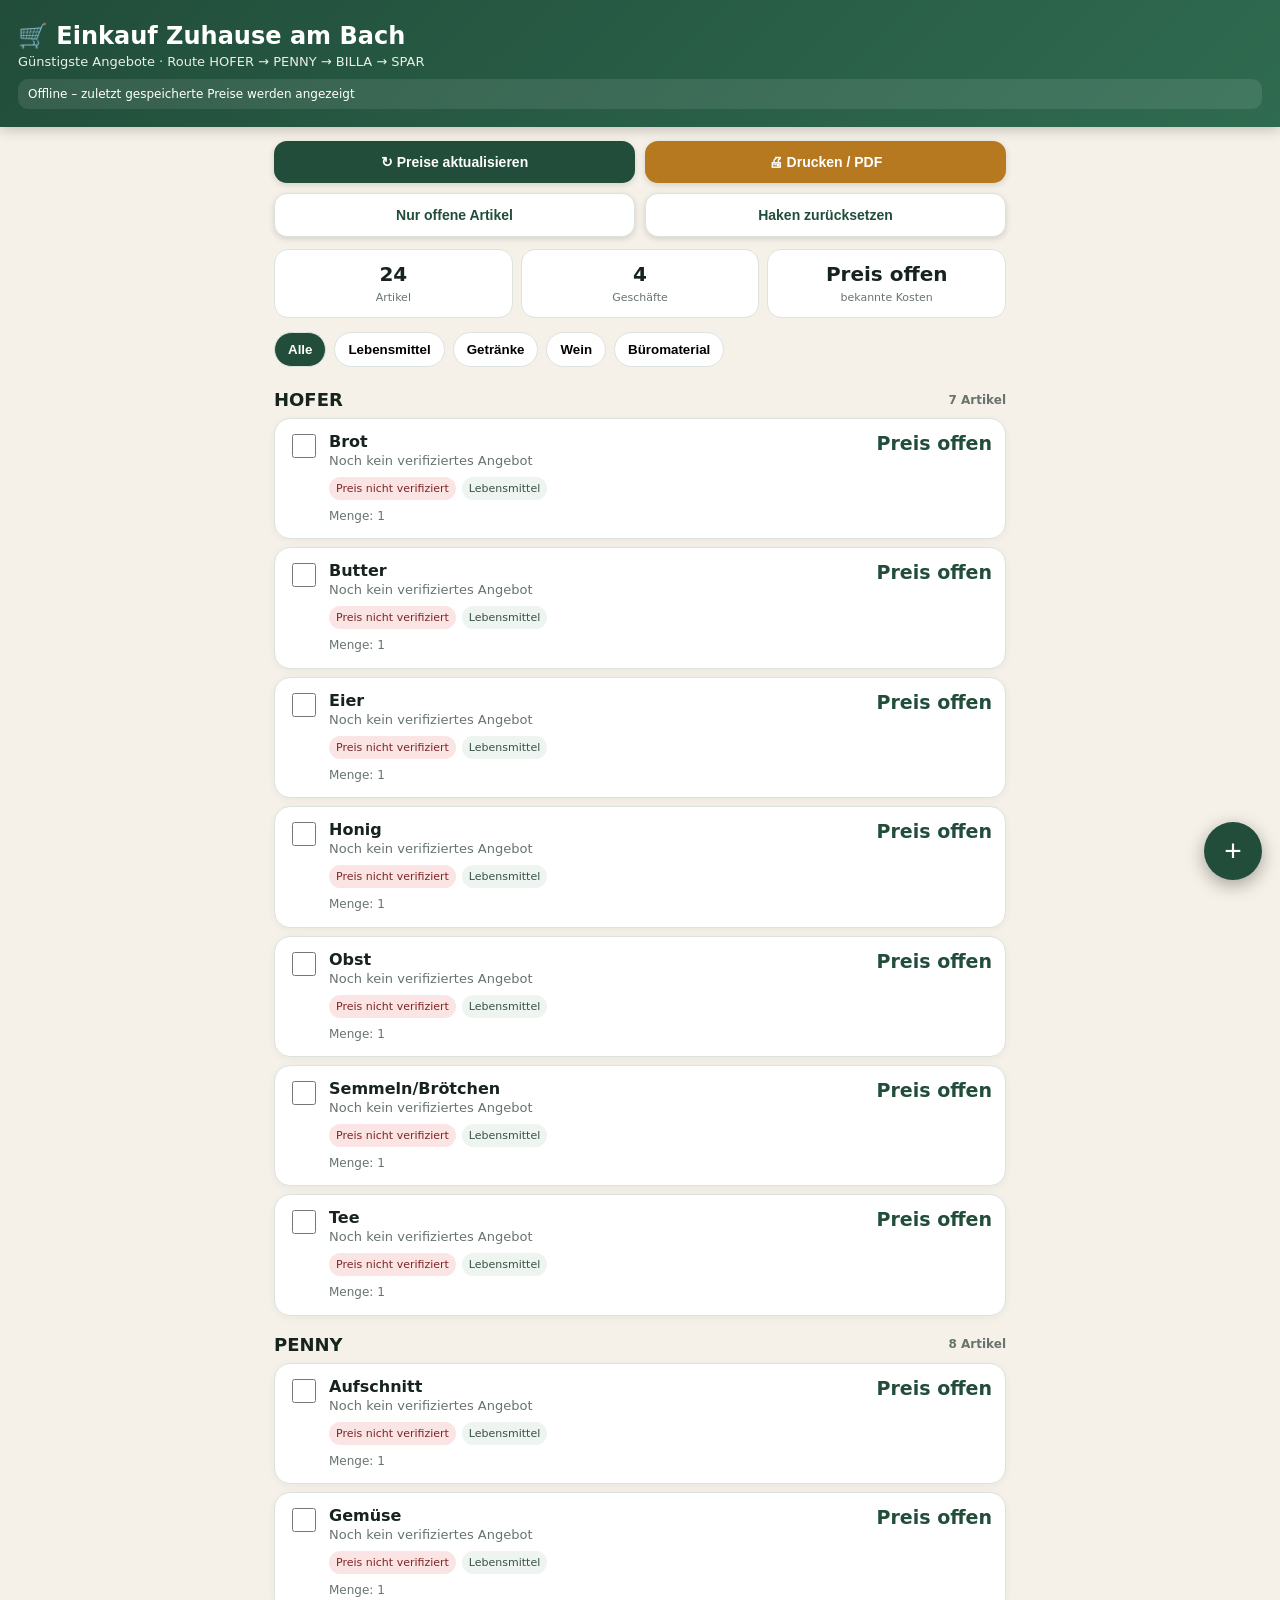
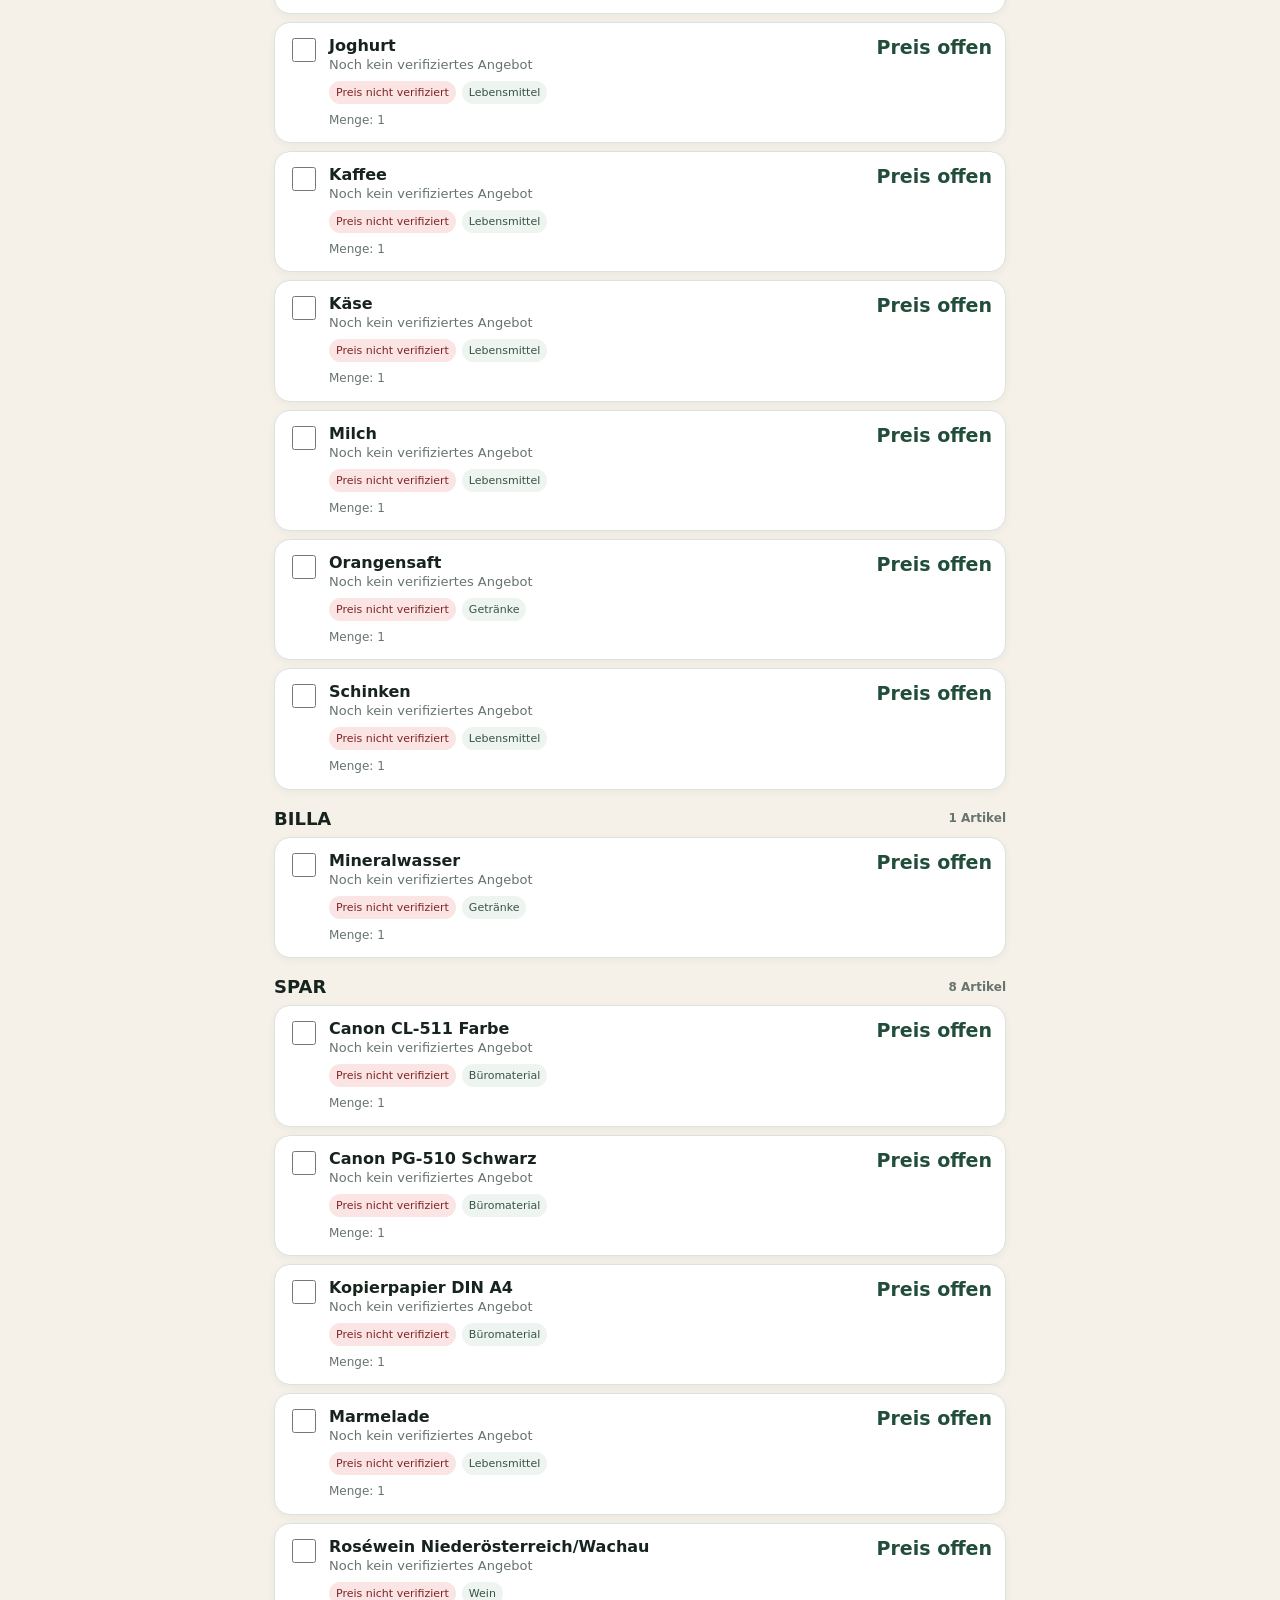
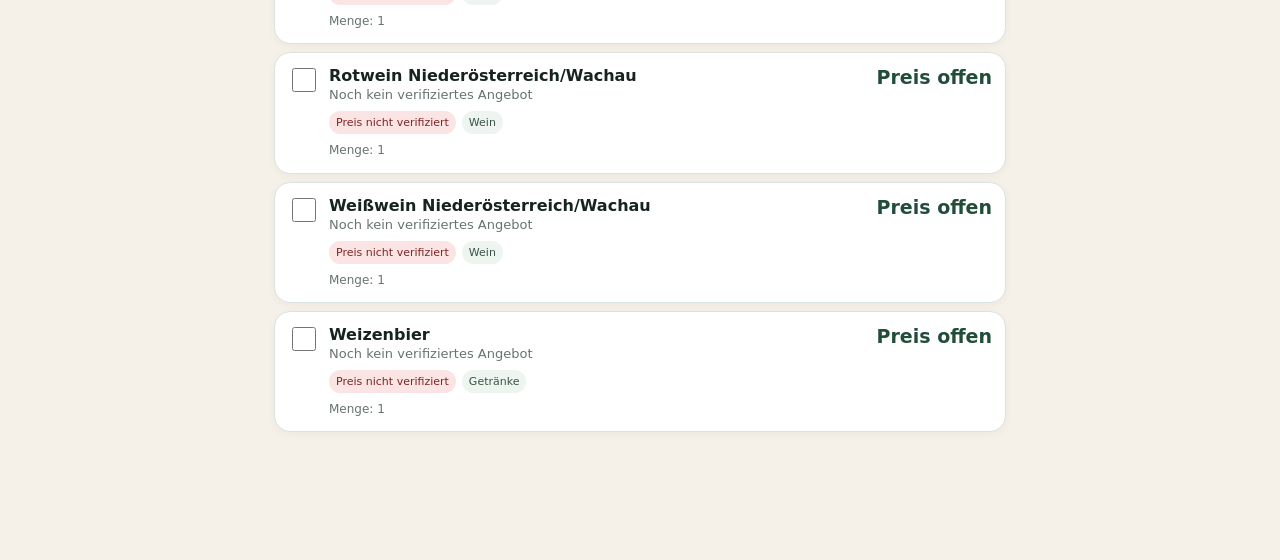
==== einkauf-android/app/src/main/assets/index.html @ 7f17c7cd "Brauchbare Einkaufsoberfläche mit Route, Kategorien und Druck ergänzen" ====
<!doctype html>
<html lang="de">
<head>
<meta charset="utf-8">
<meta name="viewport" content="width=device-width,initial-scale=1,viewport-fit=cover">
<meta name="theme-color" content="#214d3a">
<title>Einkauf Zuhause am Bach</title>
<style>
:root{--green:#214d3a;--green2:#2f6b50;--cream:#f5f1e8;--card:#fff;--text:#17231d;--muted:#67746d;--line:#dbe3de;--accent:#f3c763;--danger:#a43b3b}
*{box-sizing:border-box}body{margin:0;background:var(--cream);font-family:system-ui,-apple-system,Segoe UI,Roboto,sans-serif;color:var(--text)}
header{background:linear-gradient(135deg,var(--green),var(--green2));color:white;padding:22px 18px 18px;position:sticky;top:0;z-index:10;box-shadow:0 3px 12px #0003}
header h1{font-size:24px;margin:0 0 4px}.sub{font-size:13px;opacity:.9}.status{margin-top:10px;font-size:12px;padding:8px 10px;border-radius:10px;background:#ffffff18}
main{max-width:760px;margin:auto;padding:14px 14px 110px}.toolbar{display:grid;grid-template-columns:1fr 1fr;gap:10px;margin-bottom:12px}.btn{border:0;border-radius:13px;padding:13px 12px;font-weight:750;font-size:14px;background:var(--green);color:#fff;box-shadow:0 2px 6px #0002}.btn.secondary{background:#fff;color:var(--green);border:1px solid var(--line)}.btn.gold{background:#b7791f}.btn.danger{background:var(--danger)}
.summary{display:grid;grid-template-columns:repeat(3,1fr);gap:8px;margin:12px 0}.metric{background:#fff;border-radius:14px;padding:12px;text-align:center;border:1px solid var(--line)}.metric strong{display:block;font-size:20px}.metric span{font-size:11px;color:var(--muted)}
.tabs{display:flex;gap:8px;overflow:auto;padding:2px 0 10px}.tab{white-space:nowrap;border:1px solid var(--line);background:#fff;border-radius:999px;padding:9px 13px;font-weight:650}.tab.active{background:var(--green);color:#fff}
.shop{margin:12px 0 18px}.shop h2{margin:0 0 8px;font-size:18px;display:flex;justify-content:space-between;align-items:center}.shop h2 small{font-size:12px;color:var(--muted);font-weight:600}.item{background:var(--card);border:1px solid var(--line);border-radius:16px;padding:13px;margin:8px 0;box-shadow:0 2px 8px #0000000b}.row{display:flex;gap:10px;align-items:flex-start}.check{width:24px;height:24px;margin-top:2px;accent-color:var(--green)}.grow{flex:1}.title{font-weight:800;font-size:16px}.brand{font-size:13px;color:var(--muted);margin-top:2px}.price{font-size:19px;font-weight:850;color:var(--green);white-space:nowrap}.meta{display:flex;flex-wrap:wrap;gap:6px;margin-top:9px}.chip{font-size:11px;background:#eef4f0;padding:5px 7px;border-radius:999px;color:#385345}.chip.action{background:#fff0bd;color:#6d4c00}.chip.bad{background:#fbe4e4;color:#7f2525}.details{margin-top:8px;font-size:12px;color:var(--muted);line-height:1.45}.done{opacity:.5}.done .title{text-decoration:line-through}
.empty{background:#fff;border:1px dashed var(--line);border-radius:16px;padding:24px;text-align:center;color:var(--muted)}
.fab{position:fixed;right:18px;bottom:20px;width:58px;height:58px;border-radius:50%;font-size:30px;border:0;background:var(--green);color:#fff;box-shadow:0 5px 18px #0005}
dialog{border:0;border-radius:18px;width:min(92vw,520px);padding:0;box-shadow:0 15px 50px #0005}dialog form{padding:18px}dialog h3{margin-top:0}label{display:block;font-size:12px;font-weight:700;margin-top:10px}input,select{width:100%;padding:11px;border:1px solid var(--line);border-radius:10px;font-size:15px;margin-top:4px}.form-actions{display:flex;gap:8px;margin-top:16px}.form-actions .btn{flex:1}
@media print{header,.toolbar,.tabs,.fab,dialog,.summary{display:none!important}body{background:#fff}main{max-width:none;padding:0}.shop{break-inside:avoid}.item{box-shadow:none;border:0;border-bottom:1px solid #bbb;border-radius:0;margin:0;padding:8px}.check{appearance:none;border:1px solid #333;width:16px;height:16px}.details{font-size:10px}.price{font-size:14px}.shop h2{margin-top:18px}.print-title{display:block!important}}
.print-title{display:none}
</style>
</head>
<body>
<header><h1>🛒 Einkauf Zuhause am Bach</h1><div class="sub">Günstigste Angebote · Route HOFER → PENNY → BILLA → SPAR</div><div id="status" class="status">Angebote werden geladen …</div></header>
<main>
<div class="print-title"><h1>Einkaufsliste – Zuhause am Bach</h1><p id="printDate"></p></div>
<div class="toolbar"><button class="btn" id="refresh">↻ Preise aktualisieren</button><button class="btn gold" id="print">🖨 Drucken / PDF</button><button class="btn secondary" id="openOnly">Nur offene Artikel</button><button class="btn secondary" id="resetChecks">Haken zurücksetzen</button></div>
<div class="summary"><div class="metric"><strong id="count">0</strong><span>Artikel</span></div><div class="metric"><strong id="shops">0</strong><span>Geschäfte</span></div><div class="metric"><strong id="total">0 €</strong><span>bekannte Kosten</span></div></div>
<div class="tabs" id="tabs"></div><div id="list"></div>
</main>
<button class="fab" id="add">+</button>
<dialog id="dialog"><form method="dialog" id="form"><h3>Eigenen Artikel hinzufügen</h3><label>Artikel<input id="fItem" required placeholder="z. B. Küchenrolle"></label><label>Kategorie<select id="fCategory"><option>Lebensmittel</option><option>Getränke</option><option>Wein</option><option>Büromaterial</option><option>Sonstiges</option></select></label><label>Geschäft<select id="fShop"><option>HOFER</option><option>PENNY</option><option>BILLA</option><option>SPAR</option></select></label><label>Marke / Produkt<input id="fBrand" placeholder="optional"></label><label>Menge<input id="fQty" value="1"></label><label>Preis €<input id="fPrice" inputmode="decimal" placeholder="0,00"></label><div class="form-actions"><button class="btn secondary" value="cancel">Abbrechen</button><button class="btn" value="default" id="save">Speichern</button></div></form></dialog>
<script>
const URL='https://raw.githubusercontent.com/topdiveair-sketch/windi-chronik/main/einkauf-angebote/angebote.json';
const shopOrder=['HOFER','PENNY','BILLA','SPAR'];
const fallback=[
['Semmeln/Brötchen','Lebensmittel','HOFER'],['Brot','Lebensmittel','HOFER'],['Butter','Lebensmittel','HOFER'],['Marmelade','Lebensmittel','SPAR'],['Honig','Lebensmittel','HOFER'],['Schinken','Lebensmittel','PENNY'],['Aufschnitt','Lebensmittel','PENNY'],['Käse','Lebensmittel','PENNY'],['Eier','Lebensmittel','HOFER'],['Joghurt','Lebensmittel','PENNY'],['Milch','Lebensmittel','PENNY'],['Orangensaft','Getränke','PENNY'],['Kaffee','Lebensmittel','PENNY'],['Tee','Lebensmittel','HOFER'],['Obst','Lebensmittel','HOFER'],['Gemüse','Lebensmittel','PENNY'],['Mineralwasser','Getränke','BILLA'],['Weizenbier','Getränke','SPAR'],['Weißwein Niederösterreich/Wachau','Wein','SPAR'],['Roséwein Niederösterreich/Wachau','Wein','SPAR'],['Rotwein Niederösterreich/Wachau','Wein','SPAR'],['Canon PG-510 Schwarz','Büromaterial','SPAR'],['Canon CL-511 Farbe','Büromaterial','SPAR'],['Kopierpapier DIN A4','Büromaterial','SPAR']
].map((x,i)=>({id:'base'+i,item:x[0],category:x[1],shop:x[2],brand:'',price:0,verified:false,quantity:1}));
let offers=[], category='Alle', openOnly=false;
const state=JSON.parse(localStorage.getItem('shoppingState')||'{}');
const custom=JSON.parse(localStorage.getItem('customItems')||'[]');
function money(v){const n=Number(String(v||0).replace(',','.'));return n>0?n.toLocaleString('de-AT',{style:'currency',currency:'EUR'}):'Preis offen'}
function normalize(o,i){return {id:o.id||('remote'+i),item:o.item||o.product||'Artikel',category:o.category||guessCategory(o.item),shop:(o.shop||'SPAR').toUpperCase(),brand:o.brand||o.product||'',product:o.product||'',price:Number(String(o.price||0).replace(',','.'))||0,unitPrice:o.unitPrice||'',package:o.package||'',quantity:o.quantity||1,regularPrice:o.regularPrice||o.normalPrice||'',discount:o.discount||'',validUntil:o.validUntil||'',origin:o.origin||'',region:o.region||'',variety:o.variety||'',verified:o.verified!==false&&Number(o.price)>0,source:o.source||'',manual:false}}
function guessCategory(s=''){s=s.toLowerCase();if(s.includes('wein'))return'Wein';if(s.includes('canon')||s.includes('papier'))return'Büromaterial';if(s.includes('bier')||s.includes('wasser')||s.includes('saft'))return'Getränke';return'Lebensmittel'}
function saveState(){localStorage.setItem('shoppingState',JSON.stringify(state))}
function bestUnique(list){const map=new Map();for(const o of list){const key=o.item.toLowerCase();const old=map.get(key);if(!old||compare(o,old)<0)map.set(key,o)}return [...map.values()]}
function compare(a,b){if(a.verified!==b.verified)return a.verified?-1:1;const au=parseFloat(a.unitPrice)||a.price||999999,bu=parseFloat(b.unitPrice)||b.price||999999;if(au!==bu)return au-bu;return shopOrder.indexOf(a.shop)-shopOrder.indexOf(b.shop)}
async function load(manual=false){document.querySelector('#status').textContent='Aktuelle Angebote werden geladen …';try{const r=await fetch(URL+'?t='+Date.now());if(!r.ok)throw new Error('HTTP '+r.status);const data=await r.json();const remote=(data.offers||[]).map(normalize);offers=bestUnique([...remote,...custom.map((x,i)=>({...x,id:x.id||'c'+i,manual:true}))]);localStorage.setItem('lastOffers',JSON.stringify(offers));localStorage.setItem('lastUpdated',data.updated||new Date().toISOString());document.querySelector('#status').textContent='Aktualisiert: '+(data.updated||new Date().toLocaleString('de-AT'));render()}catch(e){offers=JSON.parse(localStorage.getItem('lastOffers')||'null')||bestUnique([...fallback,...custom]);document.querySelector('#status').textContent='Offline – zuletzt gespeicherte Preise werden angezeigt';render();if(manual)alert('Aktualisierung nicht möglich. Gespeicherte Liste bleibt erhalten.')}}
function renderTabs(){const cats=['Alle',...new Set(offers.map(x=>x.category))];tabs.innerHTML=cats.map(c=>`<button class="tab ${c===category?'active':''}" data-c="${c}">${c}</button>`).join('');tabs.querySelectorAll('button').forEach(b=>b.onclick=()=>{category=b.dataset.c;render()})}
function render(){renderTabs();let list=offers.filter(o=>category==='Alle'||o.category===category);if(openOnly)list=list.filter(o=>!state[o.id]);list.sort((a,b)=>shopOrder.indexOf(a.shop)-shopOrder.indexOf(b.shop)||a.item.localeCompare(b.item,'de'));
const grouped={};list.forEach(o=>(grouped[o.shop]??=[]).push(o));let html='';let total=0,activeShops=0;for(const shop of shopOrder){const rows=grouped[shop]||[];if(!rows.length)continue;activeShops++;html+=`<section class="shop"><h2>${shop}<small>${rows.length} Artikel</small></h2>`;for(const o of rows){if(o.price>0)total+=o.price*(Number(o.quantity)||1);const done=!!state[o.id];html+=`<article class="item ${done?'done':''}"><div class="row"><input class="check" type="checkbox" data-id="${o.id}" ${done?'checked':''}><div class="grow"><div class="title">${escapeHtml(o.item)}</div><div class="brand">${escapeHtml(o.brand||o.product||'Noch kein verifiziertes Angebot')}</div><div class="meta">${o.verified?'<span class="chip">✓ verifiziert</span>':'<span class="chip bad">Preis nicht verifiziert</span>'}${o.discount?`<span class="chip action">${escapeHtml(o.discount)}</span>`:''}${o.category?`<span class="chip">${escapeHtml(o.category)}</span>`:''}</div><div class="details">${detail(o)}</div></div><div class="price">${money(o.price)}</div></div></article>`}html+='</section>'}
listEl.innerHTML=html||'<div class="empty">Für diesen Filter sind keine Artikel vorhanden.</div>';document.querySelectorAll('.check').forEach(c=>c.onchange=()=>{state[c.dataset.id]=c.checked;saveState();render()});count.textContent=list.length;shops.textContent=activeShops;document.querySelector('#total').textContent=money(total);document.querySelector('#printDate').textContent='Stand: '+(localStorage.getItem('lastUpdated')||new Date().toLocaleString('de-AT'))}
function detail(o){const p=[];if(o.quantity)p.push('Menge: '+o.quantity);if(o.package)p.push('Gebinde: '+o.package);if(o.unitPrice)p.push('Grundpreis: '+o.unitPrice);if(o.regularPrice)p.push('Normalpreis: '+o.regularPrice);if(o.origin||o.region)p.push('Herkunft: '+[o.origin,o.region].filter(Boolean).join(' · '));if(o.variety)p.push('Sorte: '+o.variety);if(o.validUntil)p.push('gültig bis '+o.validUntil);return p.join(' · ')||'Keine weiteren Angaben'}
function escapeHtml(s){return String(s||'').replace(/[&<>"]/g,m=>({'&':'&amp;','<':'&lt;','>':'&gt;','"':'&quot;'}[m]))}
const tabs=document.querySelector('#tabs'),listEl=document.querySelector('#list'),count=document.querySelector('#count'),shops=document.querySelector('#shops');
refresh.onclick=()=>load(true);print.onclick=()=>{if(window.Android)Android.printShoppingList();else window.print()};openOnly.onclick=()=>{openOnly=!openOnly;openOnlyBtn()};function openOnlyBtn(){document.querySelector('#openOnly').textContent=openOnly?'Alle Artikel anzeigen':'Nur offene Artikel';render()};resetChecks.onclick=()=>{Object.keys(state).forEach(k=>delete state[k]);saveState();render()};add.onclick=()=>dialog.showModal();form.onsubmit=e=>{if(e.submitter&&e.submitter.value==='cancel')return;const x={id:'custom'+Date.now(),item:fItem.value.trim(),category:fCategory.value,shop:fShop.value,brand:fBrand.value.trim(),quantity:fQty.value||1,price:Number(String(fPrice.value).replace(',','.'))||0,verified:false,manual:true};custom.push(x);localStorage.setItem('customItems',JSON.stringify(custom));offers.push(x);form.reset();render()};load();
</script>
</body></html>
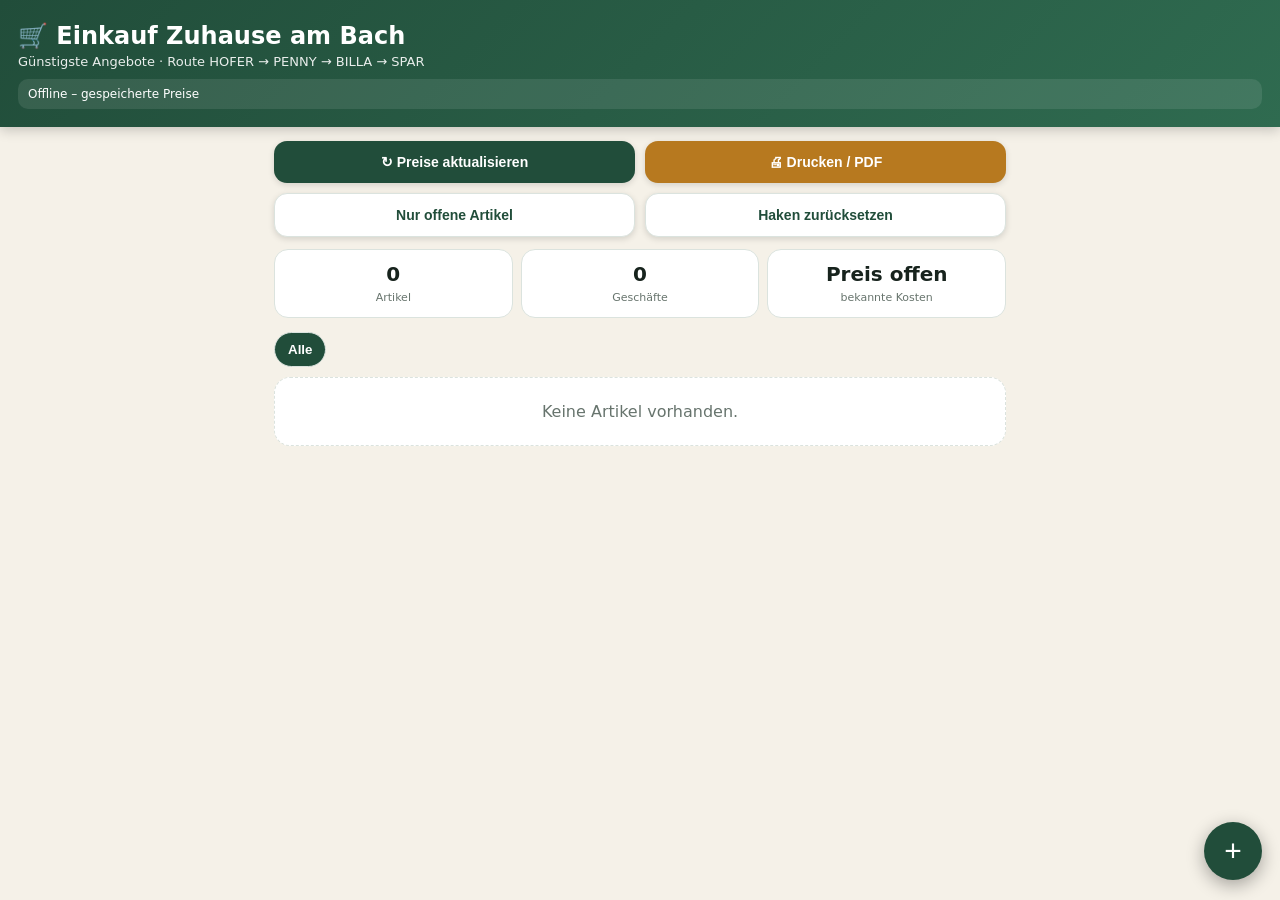
==== commit 672cba6b: "Artikel bearbeiten und löschen ergänzen" ====
--- a/einkauf-android/app/src/main/assets/index.html
+++ b/einkauf-android/app/src/main/assets/index.html
@@ -1,59 +1,6 @@
 <!doctype html>
-<html lang="de">
-<head>
-<meta charset="utf-8">
-<meta name="viewport" content="width=device-width,initial-scale=1,viewport-fit=cover">
-<meta name="theme-color" content="#214d3a">
-<title>Einkauf Zuhause am Bach</title>
-<style>
-:root{--green:#214d3a;--green2:#2f6b50;--cream:#f5f1e8;--card:#fff;--text:#17231d;--muted:#67746d;--line:#dbe3de;--accent:#f3c763;--danger:#a43b3b}
-*{box-sizing:border-box}body{margin:0;background:var(--cream);font-family:system-ui,-apple-system,Segoe UI,Roboto,sans-serif;color:var(--text)}
-header{background:linear-gradient(135deg,var(--green),var(--green2));color:white;padding:22px 18px 18px;position:sticky;top:0;z-index:10;box-shadow:0 3px 12px #0003}
-header h1{font-size:24px;margin:0 0 4px}.sub{font-size:13px;opacity:.9}.status{margin-top:10px;font-size:12px;padding:8px 10px;border-radius:10px;background:#ffffff18}
-main{max-width:760px;margin:auto;padding:14px 14px 110px}.toolbar{display:grid;grid-template-columns:1fr 1fr;gap:10px;margin-bottom:12px}.btn{border:0;border-radius:13px;padding:13px 12px;font-weight:750;font-size:14px;background:var(--green);color:#fff;box-shadow:0 2px 6px #0002}.btn.secondary{background:#fff;color:var(--green);border:1px solid var(--line)}.btn.gold{background:#b7791f}.btn.danger{background:var(--danger)}
-.summary{display:grid;grid-template-columns:repeat(3,1fr);gap:8px;margin:12px 0}.metric{background:#fff;border-radius:14px;padding:12px;text-align:center;border:1px solid var(--line)}.metric strong{display:block;font-size:20px}.metric span{font-size:11px;color:var(--muted)}
-.tabs{display:flex;gap:8px;overflow:auto;padding:2px 0 10px}.tab{white-space:nowrap;border:1px solid var(--line);background:#fff;border-radius:999px;padding:9px 13px;font-weight:650}.tab.active{background:var(--green);color:#fff}
-.shop{margin:12px 0 18px}.shop h2{margin:0 0 8px;font-size:18px;display:flex;justify-content:space-between;align-items:center}.shop h2 small{font-size:12px;color:var(--muted);font-weight:600}.item{background:var(--card);border:1px solid var(--line);border-radius:16px;padding:13px;margin:8px 0;box-shadow:0 2px 8px #0000000b}.row{display:flex;gap:10px;align-items:flex-start}.check{width:24px;height:24px;margin-top:2px;accent-color:var(--green)}.grow{flex:1}.title{font-weight:800;font-size:16px}.brand{font-size:13px;color:var(--muted);margin-top:2px}.price{font-size:19px;font-weight:850;color:var(--green);white-space:nowrap}.meta{display:flex;flex-wrap:wrap;gap:6px;margin-top:9px}.chip{font-size:11px;background:#eef4f0;padding:5px 7px;border-radius:999px;color:#385345}.chip.action{background:#fff0bd;color:#6d4c00}.chip.bad{background:#fbe4e4;color:#7f2525}.details{margin-top:8px;font-size:12px;color:var(--muted);line-height:1.45}.done{opacity:.5}.done .title{text-decoration:line-through}
-.empty{background:#fff;border:1px dashed var(--line);border-radius:16px;padding:24px;text-align:center;color:var(--muted)}
-.fab{position:fixed;right:18px;bottom:20px;width:58px;height:58px;border-radius:50%;font-size:30px;border:0;background:var(--green);color:#fff;box-shadow:0 5px 18px #0005}
-dialog{border:0;border-radius:18px;width:min(92vw,520px);padding:0;box-shadow:0 15px 50px #0005}dialog form{padding:18px}dialog h3{margin-top:0}label{display:block;font-size:12px;font-weight:700;margin-top:10px}input,select{width:100%;padding:11px;border:1px solid var(--line);border-radius:10px;font-size:15px;margin-top:4px}.form-actions{display:flex;gap:8px;margin-top:16px}.form-actions .btn{flex:1}
-@media print{header,.toolbar,.tabs,.fab,dialog,.summary{display:none!important}body{background:#fff}main{max-width:none;padding:0}.shop{break-inside:avoid}.item{box-shadow:none;border:0;border-bottom:1px solid #bbb;border-radius:0;margin:0;padding:8px}.check{appearance:none;border:1px solid #333;width:16px;height:16px}.details{font-size:10px}.price{font-size:14px}.shop h2{margin-top:18px}.print-title{display:block!important}}
-.print-title{display:none}
-</style>
-</head>
-<body>
-<header><h1>🛒 Einkauf Zuhause am Bach</h1><div class="sub">Günstigste Angebote · Route HOFER → PENNY → BILLA → SPAR</div><div id="status" class="status">Angebote werden geladen …</div></header>
-<main>
-<div class="print-title"><h1>Einkaufsliste – Zuhause am Bach</h1><p id="printDate"></p></div>
-<div class="toolbar"><button class="btn" id="refresh">↻ Preise aktualisieren</button><button class="btn gold" id="print">🖨 Drucken / PDF</button><button class="btn secondary" id="openOnly">Nur offene Artikel</button><button class="btn secondary" id="resetChecks">Haken zurücksetzen</button></div>
-<div class="summary"><div class="metric"><strong id="count">0</strong><span>Artikel</span></div><div class="metric"><strong id="shops">0</strong><span>Geschäfte</span></div><div class="metric"><strong id="total">0 €</strong><span>bekannte Kosten</span></div></div>
-<div class="tabs" id="tabs"></div><div id="list"></div>
-</main>
-<button class="fab" id="add">+</button>
-<dialog id="dialog"><form method="dialog" id="form"><h3>Eigenen Artikel hinzufügen</h3><label>Artikel<input id="fItem" required placeholder="z. B. Küchenrolle"></label><label>Kategorie<select id="fCategory"><option>Lebensmittel</option><option>Getränke</option><option>Wein</option><option>Büromaterial</option><option>Sonstiges</option></select></label><label>Geschäft<select id="fShop"><option>HOFER</option><option>PENNY</option><option>BILLA</option><option>SPAR</option></select></label><label>Marke / Produkt<input id="fBrand" placeholder="optional"></label><label>Menge<input id="fQty" value="1"></label><label>Preis €<input id="fPrice" inputmode="decimal" placeholder="0,00"></label><div class="form-actions"><button class="btn secondary" value="cancel">Abbrechen</button><button class="btn" value="default" id="save">Speichern</button></div></form></dialog>
-<script>
-const URL='https://raw.githubusercontent.com/topdiveair-sketch/windi-chronik/main/einkauf-angebote/angebote.json';
-const shopOrder=['HOFER','PENNY','BILLA','SPAR'];
-const fallback=[
-['Semmeln/Brötchen','Lebensmittel','HOFER'],['Brot','Lebensmittel','HOFER'],['Butter','Lebensmittel','HOFER'],['Marmelade','Lebensmittel','SPAR'],['Honig','Lebensmittel','HOFER'],['Schinken','Lebensmittel','PENNY'],['Aufschnitt','Lebensmittel','PENNY'],['Käse','Lebensmittel','PENNY'],['Eier','Lebensmittel','HOFER'],['Joghurt','Lebensmittel','PENNY'],['Milch','Lebensmittel','PENNY'],['Orangensaft','Getränke','PENNY'],['Kaffee','Lebensmittel','PENNY'],['Tee','Lebensmittel','HOFER'],['Obst','Lebensmittel','HOFER'],['Gemüse','Lebensmittel','PENNY'],['Mineralwasser','Getränke','BILLA'],['Weizenbier','Getränke','SPAR'],['Weißwein Niederösterreich/Wachau','Wein','SPAR'],['Roséwein Niederösterreich/Wachau','Wein','SPAR'],['Rotwein Niederösterreich/Wachau','Wein','SPAR'],['Canon PG-510 Schwarz','Büromaterial','SPAR'],['Canon CL-511 Farbe','Büromaterial','SPAR'],['Kopierpapier DIN A4','Büromaterial','SPAR']
-].map((x,i)=>({id:'base'+i,item:x[0],category:x[1],shop:x[2],brand:'',price:0,verified:false,quantity:1}));
-let offers=[], category='Alle', openOnly=false;
-const state=JSON.parse(localStorage.getItem('shoppingState')||'{}');
-const custom=JSON.parse(localStorage.getItem('customItems')||'[]');
-function money(v){const n=Number(String(v||0).replace(',','.'));return n>0?n.toLocaleString('de-AT',{style:'currency',currency:'EUR'}):'Preis offen'}
-function normalize(o,i){return {id:o.id||('remote'+i),item:o.item||o.product||'Artikel',category:o.category||guessCategory(o.item),shop:(o.shop||'SPAR').toUpperCase(),brand:o.brand||o.product||'',product:o.product||'',price:Number(String(o.price||0).replace(',','.'))||0,unitPrice:o.unitPrice||'',package:o.package||'',quantity:o.quantity||1,regularPrice:o.regularPrice||o.normalPrice||'',discount:o.discount||'',validUntil:o.validUntil||'',origin:o.origin||'',region:o.region||'',variety:o.variety||'',verified:o.verified!==false&&Number(o.price)>0,source:o.source||'',manual:false}}
-function guessCategory(s=''){s=s.toLowerCase();if(s.includes('wein'))return'Wein';if(s.includes('canon')||s.includes('papier'))return'Büromaterial';if(s.includes('bier')||s.includes('wasser')||s.includes('saft'))return'Getränke';return'Lebensmittel'}
-function saveState(){localStorage.setItem('shoppingState',JSON.stringify(state))}
-function bestUnique(list){const map=new Map();for(const o of list){const key=o.item.toLowerCase();const old=map.get(key);if(!old||compare(o,old)<0)map.set(key,o)}return [...map.values()]}
-function compare(a,b){if(a.verified!==b.verified)return a.verified?-1:1;const au=parseFloat(a.unitPrice)||a.price||999999,bu=parseFloat(b.unitPrice)||b.price||999999;if(au!==bu)return au-bu;return shopOrder.indexOf(a.shop)-shopOrder.indexOf(b.shop)}
-async function load(manual=false){document.querySelector('#status').textContent='Aktuelle Angebote werden geladen …';try{const r=await fetch(URL+'?t='+Date.now());if(!r.ok)throw new Error('HTTP '+r.status);const data=await r.json();const remote=(data.offers||[]).map(normalize);offers=bestUnique([...remote,...custom.map((x,i)=>({...x,id:x.id||'c'+i,manual:true}))]);localStorage.setItem('lastOffers',JSON.stringify(offers));localStorage.setItem('lastUpdated',data.updated||new Date().toISOString());document.querySelector('#status').textContent='Aktualisiert: '+(data.updated||new Date().toLocaleString('de-AT'));render()}catch(e){offers=JSON.parse(localStorage.getItem('lastOffers')||'null')||bestUnique([...fallback,...custom]);document.querySelector('#status').textContent='Offline – zuletzt gespeicherte Preise werden angezeigt';render();if(manual)alert('Aktualisierung nicht möglich. Gespeicherte Liste bleibt erhalten.')}}
-function renderTabs(){const cats=['Alle',...new Set(offers.map(x=>x.category))];tabs.innerHTML=cats.map(c=>`<button class="tab ${c===category?'active':''}" data-c="${c}">${c}</button>`).join('');tabs.querySelectorAll('button').forEach(b=>b.onclick=()=>{category=b.dataset.c;render()})}
-function render(){renderTabs();let list=offers.filter(o=>category==='Alle'||o.category===category);if(openOnly)list=list.filter(o=>!state[o.id]);list.sort((a,b)=>shopOrder.indexOf(a.shop)-shopOrder.indexOf(b.shop)||a.item.localeCompare(b.item,'de'));
-const grouped={};list.forEach(o=>(grouped[o.shop]??=[]).push(o));let html='';let total=0,activeShops=0;for(const shop of shopOrder){const rows=grouped[shop]||[];if(!rows.length)continue;activeShops++;html+=`<section class="shop"><h2>${shop}<small>${rows.length} Artikel</small></h2>`;for(const o of rows){if(o.price>0)total+=o.price*(Number(o.quantity)||1);const done=!!state[o.id];html+=`<article class="item ${done?'done':''}"><div class="row"><input class="check" type="checkbox" data-id="${o.id}" ${done?'checked':''}><div class="grow"><div class="title">${escapeHtml(o.item)}</div><div class="brand">${escapeHtml(o.brand||o.product||'Noch kein verifiziertes Angebot')}</div><div class="meta">${o.verified?'<span class="chip">✓ verifiziert</span>':'<span class="chip bad">Preis nicht verifiziert</span>'}${o.discount?`<span class="chip action">${escapeHtml(o.discount)}</span>`:''}${o.category?`<span class="chip">${escapeHtml(o.category)}</span>`:''}</div><div class="details">${detail(o)}</div></div><div class="price">${money(o.price)}</div></div></article>`}html+='</section>'}
-listEl.innerHTML=html||'<div class="empty">Für diesen Filter sind keine Artikel vorhanden.</div>';document.querySelectorAll('.check').forEach(c=>c.onchange=()=>{state[c.dataset.id]=c.checked;saveState();render()});count.textContent=list.length;shops.textContent=activeShops;document.querySelector('#total').textContent=money(total);document.querySelector('#printDate').textContent='Stand: '+(localStorage.getItem('lastUpdated')||new Date().toLocaleString('de-AT'))}
-function detail(o){const p=[];if(o.quantity)p.push('Menge: '+o.quantity);if(o.package)p.push('Gebinde: '+o.package);if(o.unitPrice)p.push('Grundpreis: '+o.unitPrice);if(o.regularPrice)p.push('Normalpreis: '+o.regularPrice);if(o.origin||o.region)p.push('Herkunft: '+[o.origin,o.region].filter(Boolean).join(' · '));if(o.variety)p.push('Sorte: '+o.variety);if(o.validUntil)p.push('gültig bis '+o.validUntil);return p.join(' · ')||'Keine weiteren Angaben'}
-function escapeHtml(s){return String(s||'').replace(/[&<>"]/g,m=>({'&':'&amp;','<':'&lt;','>':'&gt;','"':'&quot;'}[m]))}
-const tabs=document.querySelector('#tabs'),listEl=document.querySelector('#list'),count=document.querySelector('#count'),shops=document.querySelector('#shops');
-refresh.onclick=()=>load(true);print.onclick=()=>{if(window.Android)Android.printShoppingList();else window.print()};openOnly.onclick=()=>{openOnly=!openOnly;openOnlyBtn()};function openOnlyBtn(){document.querySelector('#openOnly').textContent=openOnly?'Alle Artikel anzeigen':'Nur offene Artikel';render()};resetChecks.onclick=()=>{Object.keys(state).forEach(k=>delete state[k]);saveState();render()};add.onclick=()=>dialog.showModal();form.onsubmit=e=>{if(e.submitter&&e.submitter.value==='cancel')return;const x={id:'custom'+Date.now(),item:fItem.value.trim(),category:fCategory.value,shop:fShop.value,brand:fBrand.value.trim(),quantity:fQty.value||1,price:Number(String(fPrice.value).replace(',','.'))||0,verified:false,manual:true};custom.push(x);localStorage.setItem('customItems',JSON.stringify(custom));offers.push(x);form.reset();render()};load();
-</script>
-</body></html>+<html lang="de"><head><meta charset="utf-8"><meta name="viewport" content="width=device-width,initial-scale=1,viewport-fit=cover"><meta name="theme-color" content="#214d3a"><title>Einkauf Zuhause am Bach</title><style>
+:root{--green:#214d3a;--green2:#2f6b50;--cream:#f5f1e8;--text:#17231d;--muted:#67746d;--line:#dbe3de;--danger:#a43b3b}*{box-sizing:border-box}body{margin:0;background:var(--cream);font-family:system-ui,-apple-system,Segoe UI,Roboto,sans-serif;color:var(--text)}header{background:linear-gradient(135deg,var(--green),var(--green2));color:#fff;padding:22px 18px 18px;position:sticky;top:0;z-index:10;box-shadow:0 3px 12px #0003}header h1{font-size:24px;margin:0 0 4px}.sub{font-size:13px;opacity:.9}.status{margin-top:10px;font-size:12px;padding:8px 10px;border-radius:10px;background:#ffffff18}main{max-width:760px;margin:auto;padding:14px 14px 110px}.toolbar{display:grid;grid-template-columns:1fr 1fr;gap:10px;margin-bottom:12px}.btn{border:0;border-radius:13px;padding:13px 12px;font-weight:750;font-size:14px;background:var(--green);color:#fff;box-shadow:0 2px 6px #0002}.btn.secondary{background:#fff;color:var(--green);border:1px solid var(--line)}.btn.gold{background:#b7791f}.summary{display:grid;grid-template-columns:repeat(3,1fr);gap:8px;margin:12px 0}.metric{background:#fff;border-radius:14px;padding:12px;text-align:center;border:1px solid var(--line)}.metric strong{display:block;font-size:20px}.metric span{font-size:11px;color:var(--muted)}.tabs{display:flex;gap:8px;overflow:auto;padding:2px 0 10px}.tab{white-space:nowrap;border:1px solid var(--line);background:#fff;border-radius:999px;padding:9px 13px;font-weight:650}.tab.active{background:var(--green);color:#fff}.shop{margin:12px 0 18px}.shop h2{margin:0 0 8px;font-size:18px;display:flex;justify-content:space-between}.shop h2 small{font-size:12px;color:var(--muted)}.item{background:#fff;border:1px solid var(--line);border-radius:16px;padding:13px;margin:8px 0;box-shadow:0 2px 8px #0000000b}.row{display:flex;gap:10px;align-items:flex-start}.check{width:24px;height:24px;margin-top:2px;accent-color:var(--green)}.grow{flex:1}.title{font-weight:800;font-size:16px}.brand{font-size:13px;color:var(--muted);margin-top:2px}.price{font-size:19px;font-weight:850;color:var(--green);white-space:nowrap}.meta{display:flex;flex-wrap:wrap;gap:6px;margin-top:9px}.chip{font-size:11px;background:#eef4f0;padding:5px 7px;border-radius:999px;color:#385345}.chip.action{background:#fff0bd;color:#6d4c00}.chip.bad{background:#fbe4e4;color:#7f2525}.details{margin-top:8px;font-size:12px;color:var(--muted);line-height:1.45}.actions{display:flex;gap:8px;margin-top:11px}.mini{border:1px solid var(--line);background:#fff;border-radius:10px;padding:8px 10px;font-weight:700;color:var(--green)}.mini.delete{color:var(--danger)}.done{opacity:.5}.done .title{text-decoration:line-through}.empty{background:#fff;border:1px dashed var(--line);border-radius:16px;padding:24px;text-align:center;color:var(--muted)}.fab{position:fixed;right:18px;bottom:20px;width:58px;height:58px;border-radius:50%;font-size:30px;border:0;background:var(--green);color:#fff;box-shadow:0 5px 18px #0005}dialog{border:0;border-radius:18px;width:min(92vw,520px);padding:0;box-shadow:0 15px 50px #0005}dialog form{padding:18px}dialog h3{margin-top:0}label{display:block;font-size:12px;font-weight:700;margin-top:10px}input,select{width:100%;padding:11px;border:1px solid var(--line);border-radius:10px;font-size:15px;margin-top:4px}.form-actions{display:flex;gap:8px;margin-top:16px}.form-actions .btn{flex:1}.print-title{display:none}@media print{header,.toolbar,.tabs,.fab,dialog,.summary,.actions{display:none!important}body{background:#fff}main{max-width:none;padding:0}.item{box-shadow:none;border:0;border-bottom:1px solid #bbb;border-radius:0;margin:0;padding:8px}.print-title{display:block!important}}
+</style></head><body><header><h1>🛒 Einkauf Zuhause am Bach</h1><div class="sub">Günstigste Angebote · Route HOFER → PENNY → BILLA → SPAR</div><div id="status" class="status">Angebote werden geladen …</div></header><main><div class="print-title"><h1>Einkaufsliste – Zuhause am Bach</h1><p id="printDate"></p></div><div class="toolbar"><button class="btn" id="refresh">↻ Preise aktualisieren</button><button class="btn gold" id="print">🖨 Drucken / PDF</button><button class="btn secondary" id="openOnly">Nur offene Artikel</button><button class="btn secondary" id="resetChecks">Haken zurücksetzen</button></div><div class="summary"><div class="metric"><strong id="count">0</strong><span>Artikel</span></div><div class="metric"><strong id="shops">0</strong><span>Geschäfte</span></div><div class="metric"><strong id="total">0 €</strong><span>bekannte Kosten</span></div></div><div class="tabs" id="tabs"></div><div id="list"></div></main><button class="fab" id="add">+</button><dialog id="dialog"><form method="dialog" id="form"><h3 id="dialogTitle">Eigenen Artikel hinzufügen</h3><input type="hidden" id="editId"><label>Artikel<input id="fItem" required></label><label>Kategorie<select id="fCategory"><option>Lebensmittel</option><option>Getränke</option><option>Wein</option><option>Büromaterial</option><option>Foto-Erkennung</option><option>Sonstiges</option></select></label><label>Geschäft<select id="fShop"><option>HOFER</option><option>PENNY</option><option>BILLA</option><option>SPAR</option></select></label><label>Marke / Produkt<input id="fBrand"></label><label>Menge<input id="fQty" value="1"></label><label>Preis €<input id="fPrice" inputmode="decimal"></label><div class="form-actions"><button class="btn secondary" value="cancel">Abbrechen</button><button class="btn" value="default">Speichern</button></div></form></dialog><script>
+const URL='https://raw.githubusercontent.com/topdiveair-sketch/windi-chronik/main/einkauf-angebote/angebote.json',shopOrder=['HOFER','PENNY','BILLA','SPAR'];let offers=[],category='Alle',showOpenOnly=false;const state=JSON.parse(localStorage.getItem('shoppingState')||'{}'),custom=JSON.parse(localStorage.getItem('customItems')||'[]');function money(v){const n=Number(String(v||0).replace(',','.'));return n>0?n.toLocaleString('de-AT',{style:'currency',currency:'EUR'}):'Preis offen'}function normalize(o,i){return{id:o.id||'remote'+i,item:o.item||o.product||'Artikel',category:o.category||'Lebensmittel',shop:(o.shop||'SPAR').toUpperCase(),brand:o.brand||o.product||'',product:o.product||'',price:Number(String(o.price||0).replace(',','.'))||0,unitPrice:o.unitPrice||'',package:o.package||'',quantity:o.quantity||1,regularPrice:o.regularPrice||o.normalPrice||'',discount:o.discount||'',validUntil:o.validUntil||'',verified:o.verified!==false&&Number(o.price)>0,manual:false}}function saveCustom(){localStorage.setItem('customItems',JSON.stringify(custom))}function saveState(){localStorage.setItem('shoppingState',JSON.stringify(state))}function bestUnique(list){const m=new Map;for(const o of list){const k=o.manual?'manual:'+o.id:o.item.toLowerCase(),old=m.get(k);if(!old||compare(o,old)<0)m.set(k,o)}return[...m.values()]}function compare(a,b){if(a.verified!==b.verified)return a.verified?-1:1;const x=parseFloat(a.unitPrice)||a.price||999999,y=parseFloat(b.unitPrice)||b.price||999999;return x!==y?x-y:shopOrder.indexOf(a.shop)-shopOrder.indexOf(b.shop)}async function load(manual=false){status.textContent='Aktuelle Angebote werden geladen …';try{const r=await fetch(URL+'?t='+Date.now(),{cache:'no-store'});if(!r.ok)throw Error();const d=await r.json(),remote=(d.offers||[]).map(normalize);offers=bestUnique([...remote,...custom.map(x=>({...x,manual:true}))]);localStorage.setItem('lastOffers',JSON.stringify(offers));localStorage.setItem('lastUpdated',d.updated||new Date().toISOString());status.textContent='Aktualisiert: '+(d.updated||new Date().toLocaleString('de-AT'));render()}catch(e){offers=JSON.parse(localStorage.getItem('lastOffers')||'[]');status.textContent='Offline – gespeicherte Preise';render();if(manual)alert('Aktualisierung nicht möglich.')}}function renderTabs(){const c=['Alle',...new Set(offers.map(x=>x.category))];tabs.innerHTML=c.map(x=>`<button class="tab ${x===category?'active':''}" data-c="${x}">${x}</button>`).join('');tabs.querySelectorAll('button').forEach(b=>b.onclick=()=>{category=b.dataset.c;render()})}function render(){renderTabs();let a=offers.filter(o=>category==='Alle'||o.category===category);if(showOpenOnly)a=a.filter(o=>!state[o.id]);a.sort((x,y)=>shopOrder.indexOf(x.shop)-shopOrder.indexOf(y.shop)||x.item.localeCompare(y.item,'de'));const g={};a.forEach(o=>(g[o.shop]??=[]).push(o));let h='',sum=0,sc=0;for(const s of shopOrder){const rows=g[s]||[];if(!rows.length)continue;sc++;h+=`<section class="shop"><h2>${s}<small>${rows.length} Artikel</small></h2>`;for(const o of rows){if(o.price>0)sum+=o.price*(Number(o.quantity)||1);const done=!!state[o.id];h+=`<article class="item ${done?'done':''}"><div class="row"><input class="check" type="checkbox" data-id="${esc(o.id)}" ${done?'checked':''}><div class="grow"><div class="title">${esc(o.item)}</div><div class="brand">${esc(o.brand||o.product||'Noch kein verifiziertes Angebot')}</div><div class="meta">${o.verified?'<span class="chip">✓ verifiziert</span>':'<span class="chip bad">Preis nicht verifiziert</span>'}${o.discount?`<span class="chip action">${esc(o.discount)}</span>`:''}<span class="chip">${esc(o.category||'Sonstiges')}</span></div><div class="details">${detail(o)}</div>${o.manual?`<div class="actions"><button class="mini edit" data-id="${esc(o.id)}">✏️ Ändern</button><button class="mini delete" data-id="${esc(o.id)}">🗑 Löschen</button></div>`:''}</div><div class="price">${money(o.price)}</div></div></article>`}h+='</section>'}list.innerHTML=h||'<div class="empty">Keine Artikel vorhanden.</div>';document.querySelectorAll('.check').forEach(c=>c.onchange=()=>{state[c.dataset.id]=c.checked;saveState();render()});document.querySelectorAll('.edit').forEach(b=>b.onclick=()=>editItem(b.dataset.id));document.querySelectorAll('.delete').forEach(b=>b.onclick=()=>deleteItem(b.dataset.id));count.textContent=a.length;shops.textContent=sc;total.textContent=money(sum);printDate.textContent='Stand: '+(localStorage.getItem('lastUpdated')||new Date().toLocaleString('de-AT'))}function detail(o){const p=[];if(o.quantity)p.push('Menge: '+o.quantity);if(o.package)p.push('Gebinde: '+o.package);if(o.unitPrice)p.push('Grundpreis: '+o.unitPrice);if(o.validUntil)p.push('gültig bis '+o.validUntil);return p.join(' · ')||'Keine weiteren Angaben'}function esc(s){return String(s||'').replace(/[&<>"']/g,m=>({'&':'&amp;','<':'&lt;','>':'&gt;','"':'&quot;',"'":'&#39;'}[m]))}function openAdd(){editId.value='';dialogTitle.textContent='Eigenen Artikel hinzufügen';form.reset();fQty.value='1';dialog.showModal()}function editItem(id){const x=custom.find(v=>v.id===id);if(!x)return;editId.value=id;dialogTitle.textContent='Artikel ändern';fItem.value=x.item||'';fCategory.value=x.category||'Sonstiges';fShop.value=x.shop||'SPAR';fBrand.value=x.brand||'';fQty.value=x.quantity||1;fPrice.value=x.price||'';dialog.showModal()}function deleteItem(id){const x=custom.find(v=>v.id===id);if(!x||!confirm('„'+x.item+'“ wirklich löschen?'))return;custom.splice(custom.findIndex(v=>v.id===id),1);delete state[id];saveCustom();saveState();offers=offers.filter(v=>v.id!==id);render()}const status=document.querySelector('#status'),tabs=document.querySelector('#tabs'),list=document.querySelector('#list'),count=document.querySelector('#count'),shops=document.querySelector('#shops'),total=document.querySelector('#total'),printDate=document.querySelector('#printDate'),dialog=document.querySelector('#dialog'),form=document.querySelector('#form'),editId=document.querySelector('#editId'),dialogTitle=document.querySelector('#dialogTitle');refresh.onclick=()=>load(true);print.onclick=()=>window.Android?Android.printShoppingList():window.print();openOnly.onclick=()=>{showOpenOnly=!showOpenOnly;openOnly.textContent=showOpenOnly?'Alle Artikel anzeigen':'Nur offene Artikel';render()};resetChecks.onclick=()=>{Object.keys(state).forEach(k=>delete state[k]);saveState();render()};add.onclick=openAdd;form.onsubmit=e=>{if(e.submitter&&e.submitter.value==='cancel')return;const id=editId.value,x={id:id||'custom'+Date.now(),item:fItem.value.trim(),category:fCategory.value,shop:fShop.value,brand:fBrand.value.trim(),quantity:fQty.value||1,price:Number(String(fPrice.value).replace(',','.'))||0,verified:false,manual:true};if(id){const i=custom.findIndex(v=>v.id===id);if(i>=0)custom[i]=x}else custom.push(x);saveCustom();form.reset();load(false)};load();
+</script></body></html>
